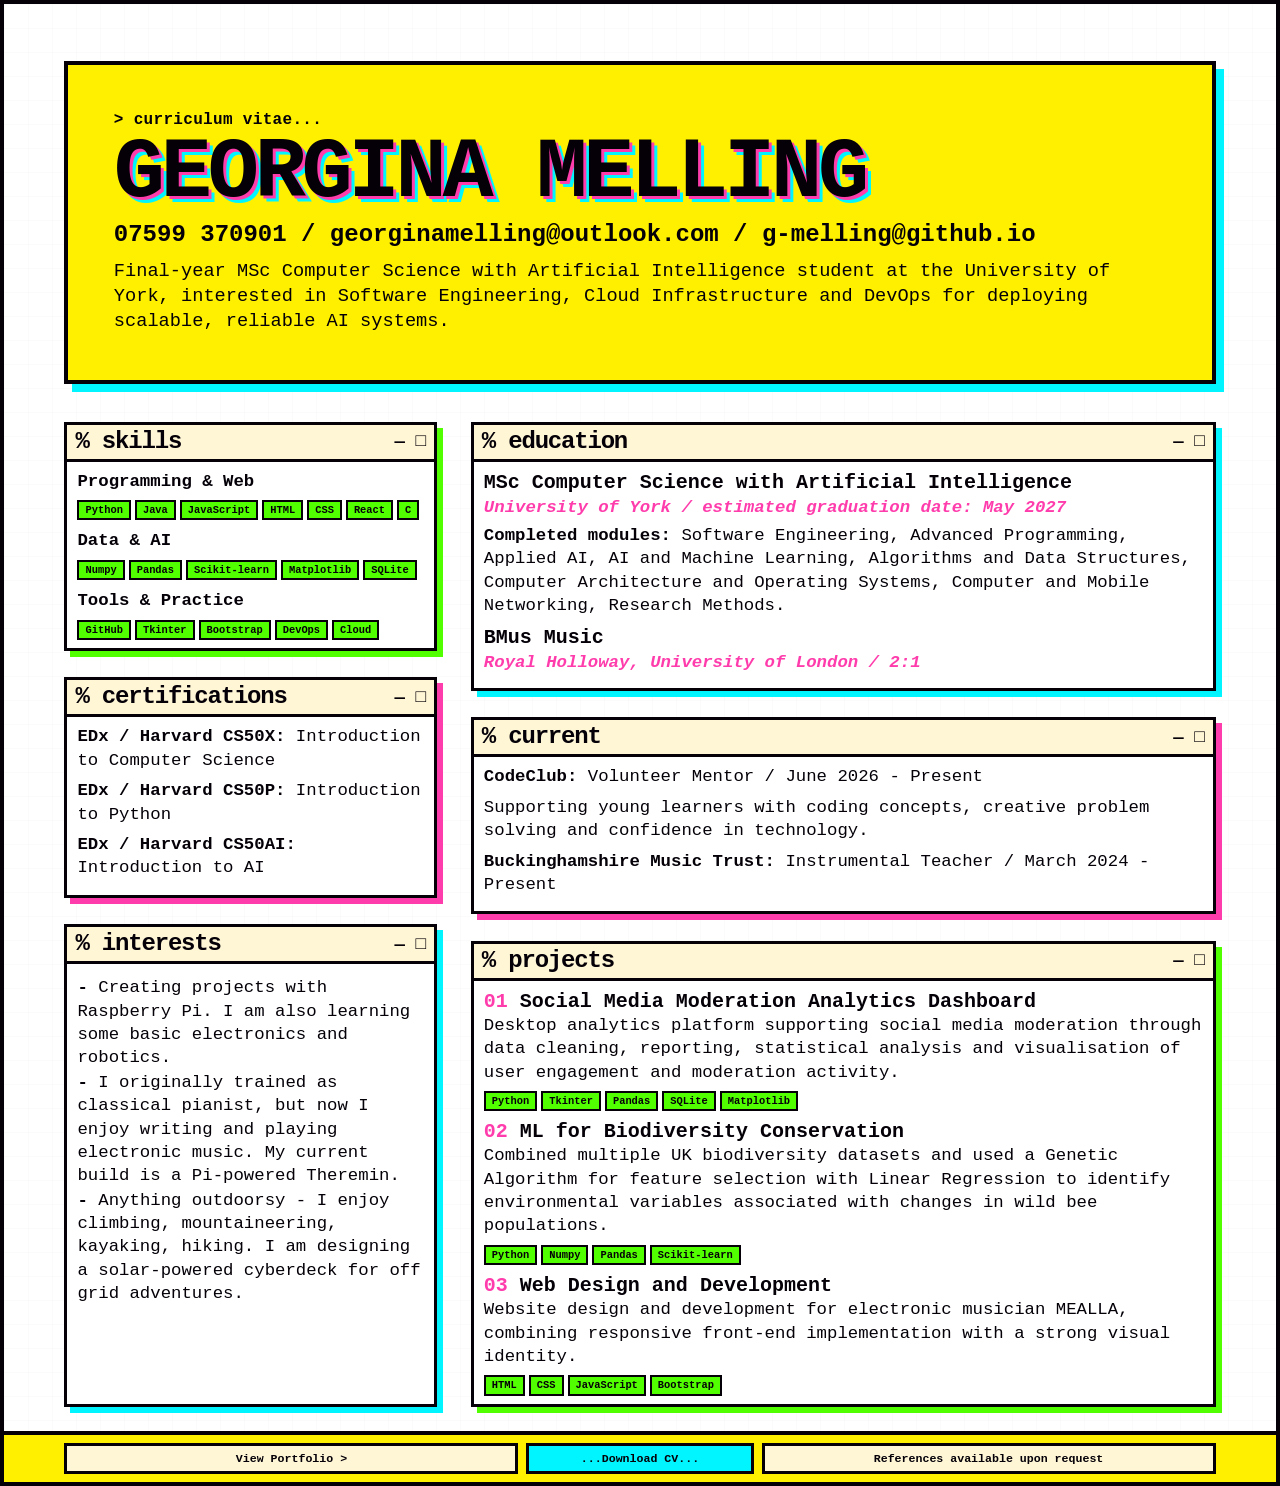
==== cv.html @ 508771b6 "Moved CSS styling from cv.html to cv-styles.css" ====
<!DOCTYPE html>
  <html lang="en">
    <head>
      <meta charset="UTF-8" />
      <meta name="viewport" content="width=device-width, initial-scale=1.0" />
      <title>Georgina Melling | CV</title>
      <link rel="stylesheet" href="cv-styles.css">
    </head>
    <body>
      <main class="page" aria-label="Georgina Melling CV">
        <div class="cv">
          <header class="hero">
            <div>
              <p class="kicker">&gt; curriculum vitae...</p>
              <h1>Georgina Melling</h1>
              <p class="role">07599 370901 / georginamelling@outlook.com / g-melling@github.io</p>
              <p class="intro">Final-year MSc Computer Science with Artificial Intelligence student at the University of York, interested in Software Engineering, Cloud Infrastructure and DevOps for deploying scalable, reliable AI systems.</p>
            </div>
            <!--
            <address class="contact">
              <a href="mailto:georginamelling@outlook.com">georginamelling@outlook.com</a><br>
              <a href="https://github.com/g-melling">github.com/g-melling</a><br>
              <a href="#">LinkedIn</a><br>
              United Kingdom
            </address>
          -->
          </header>

          <section class="layout">
            <aside>
              <section class="panel lime">
                <div class="panel-title"><span>% skills</span><span class="window">— □</span></div>
                <div class="panel-body">
                  <p><strong>Programming & Web</strong></p>
                  <div class="tags">
                    <span class="tag">Python</span><span class="tag">Java</span><span class="tag">JavaScript</span><span class="tag">HTML</span><span class="tag">CSS</span><span class="tag">React</span><span class="tag">C</span>
                  </div>
                  <p style="margin-top:9px"><strong>Data & AI</strong></p>
                  <div class="tags">
                    <span class="tag">Numpy</span><span class="tag">Pandas</span><span class="tag">Scikit-learn</span><span class="tag">Matplotlib</span><span class="tag">SQLite</span>
                  </div>
                  <p style="margin-top:9px"><strong>Tools & Practice</strong></p>
                  <div class="tags">
                    <span class="tag">GitHub</span><span class="tag">Tkinter</span><span class="tag">Bootstrap</span><span class="tag">DevOps</span><span class="tag">Cloud</span>
                  </div>
                </div>
              </section>

              <section class="panel pink">
                <div class="panel-title"><span>% certifications</span><span class="window">— □</span></div>
                <div class="panel-body">
                  <p><strong>EDx / Harvard CS50X:</strong> Introduction to Computer Science</p>
                  <p><strong>EDx / Harvard CS50P:</strong> Introduction to Python</p>
                  <p><strong>EDx / Harvard CS50AI:</strong> Introduction to AI</p>
                </div>
              </section>

              <section class="panel">
                <div class="panel-title"><span>% interests</span><span class="window">— □</span></div>
                <div class="panel-body">
                  <ul>
                    <li>Creating projects with Raspberry Pi. I am also learning some basic electronics and robotics.</li>
                    <li>I originally trained as classical pianist, but now I enjoy writing and playing electronic music. My current build is a Pi-powered Theremin.</li>
                    <li>Anything outdoorsy - I enjoy climbing, mountaineering, kayaking, hiking. I am designing a solar-powered cyberdeck for off grid adventures.</li>
                  </ul>
                </div>
              </section>

            </aside>

            <section>
              <section class="panel">
                <div class="panel-title"><span>% education</span><span class="window">— □</span></div>
                <div class="panel-body">
                  <div class="item">
                    <h3>MSc Computer Science with Artificial Intelligence</h3>
                    <span class="meta">University of York / estimated graduation date: May 2027</span>
                    <p><strong>Completed modules:</strong> Software Engineering, Advanced Programming, Applied AI, AI and Machine Learning, Algorithms and Data Structures, Computer Architecture and Operating Systems, Computer and Mobile Networking, Research Methods.</p>
                  </div>
                  <div class="item">
                    <h3>BMus Music</h3>
                    <span class="meta">Royal Holloway, University of London / 2:1</span>
                  </div>
                </div>
              </section>

              <section class="panel pink">
                <div class="panel-title"><span>% current</span><span class="window">— □</span></div>
                <div class="panel-body">
                  <p><strong>CodeClub: </strong>Volunteer Mentor / June 2026 - Present</p>
                  <p>Supporting young learners with coding concepts, creative problem solving and confidence in technology.</p>
                  <p><strong>Buckinghamshire Music Trust: </strong>Instrumental Teacher / March 2024 - Present</p>
                </div>
              </section>

              <section class="panel lime">
                <div class="panel-title"><span>% projects</span><span class="window">— □</span></div>
                <div class="panel-body">
                  <div class="item">
                    <h3><span class="project-number">01</span> Social Media Moderation Analytics Dashboard</h3>
                    <p>Desktop analytics platform supporting social media moderation through data cleaning, reporting, statistical analysis and visualisation of user engagement and moderation activity.</p>
                    <div class="tags"><span class="tag">Python</span><span class="tag">Tkinter</span><span class="tag">Pandas</span><span class="tag">SQLite</span><span class="tag">Matplotlib</span></div>
                  </div>

                  <div class="item">
                    <h3><span class="project-number">02</span> ML for Biodiversity Conservation</h3>
                    <p>Combined multiple UK biodiversity datasets and used a Genetic Algorithm for feature selection with Linear Regression to identify environmental variables associated with changes in wild bee populations.</p>
                    <div class="tags"><span class="tag">Python</span><span class="tag">Numpy</span><span class="tag">Pandas</span><span class="tag">Scikit-learn</span></div>
                  </div>

                  <div class="item">
                    <h3><span class="project-number">03</span> Web Design and Development</h3>
                    <p>Website design and development for electronic musician MEALLA, combining responsive front-end implementation with a strong visual identity.</p>
                    <div class="tags"><span class="tag">HTML</span><span class="tag">CSS</span><span class="tag">JavaScript</span><span class="tag">Bootstrap</span></div>
                  </div>
                </div>
              </section>

            </section>
          </section>
        </div>

        <footer class="footer-strip">
          <a href="index.html">View Portfolio &gt;</a>
          <a href="#" class="download">...Download CV...</a>
          <span>References available upon request</span>
        </footer>
      </main>
    </body>
</html>
---- cv-styles.css ----
:root{
    --bg:#14001f;
    --pink:#ff3cac;
    --cyan:#00f5ff;
    --yellow:#fff000;
    --lime:#52ff00;
    --ink:#050008;
    --paper:#fff6d6;
    --white:#ffffff;
    --soft:#f7f7f7;
}

*{box-sizing:border-box;}

html{scroll-behavior:smooth;}

body{
    margin:0;
    background:var(--soft);
    color:var(--ink);
    font-family:"Courier New", Courier, monospace;
    line-height:1.35;
}

.toolbar{
    max-width:210mm;
    margin:18px auto 10px;
    display:flex;
    justify-content:space-between;
    align-items:center;
    gap:12px;
    padding:0 10px;
    font-size:0.9rem;
}

.toolbar a,
.print-btn{
    color:var(--ink);
    background:var(--yellow);
    border:3px solid var(--ink);
    box-shadow:4px 4px 0 var(--cyan);
    text-decoration:none;
    padding:8px 11px;
    font-family:inherit;
    font-weight:bold;
    cursor:pointer;
}

.page{
    width:100%;
    min-height:100vh;
    margin:0;
    background:var(--white);
    border:4px solid var(--ink);
    box-shadow:12px 12px 0 var(--pink);
    position:relative;
    overflow:hidden;
    box-sizing: border-box;
}

.page:before{
    content:"";
    position:absolute;
    inset:0;
    pointer-events:none;
    background:
    linear-gradient(#05000808 1px, transparent 1px),
    linear-gradient(90deg,#05000808 1px, transparent 1px);
    background-size:24px 24px;
    opacity:.45;
}

.cv{
    position:relative;
    z-index:1;
    padding:15mm 16mm 13mm;
}

.hero{
    display:grid;
    grid-template-columns:1fr auto;
    gap:18px;
    align-items:end;
    padding:12mm;
    background:var(--yellow);
    border:4px solid var(--ink);
    box-shadow:8px 8px 0 var(--cyan);
    margin-bottom:10mm;
}

.kicker{
    margin:0 0 4px;
    font-size:12pt;
    font-weight:bold;
    letter-spacing:.02em;
}

h1{
    margin:0;
    font-size:64pt;
    line-height:.9;
    letter-spacing:-.05em;
    text-transform:uppercase;
    color:var(--ink);
    text-shadow:3px 3px 0 var(--pink), 6px 6px 0 var(--cyan);
}

.role{
    margin:7px 0 0;
    font-size:18pt;
    font-weight:bold;
}

.intro{
    margin:7px 0 0;
    font-size:14pt;
}

.contact{
    text-align:right;
    font-size:8.6pt;
    font-weight:bold;
    line-height:1.6;
}

.contact a{color:var(--ink); text-decoration-thickness:2px; text-decoration-color:var(--pink);}

.layout{
    display:grid;
    grid-template-columns:1fr 2fr;
    gap:9mm;
    align-items: stretch;
}

aside{
    display: flex;
    flex-direction: column;
    height: 100%;
}

aside .panel:last-child{
    flex: 1;
}

.panel{
    background:var(--white);
    border:3px solid var(--ink);
    box-shadow:6px 6px 0 var(--cyan);
    margin-bottom:7mm;
    break-inside:avoid;
}

.panel.pink{box-shadow:6px 6px 0 var(--pink);}
.panel.lime{box-shadow:6px 6px 0 var(--lime);}

.panel-title{
    display:flex;
    align-items:center;
    justify-content:space-between;
    gap:8px;
    background:var(--paper);
    border-bottom:3px solid var(--ink);
    padding:5px 8px;
    font-size:18pt;
    line-height:1;
    font-weight:900;
    letter-spacing:-.05em;
    text-transform:lowercase;
}

.panel-title .window{
    font-size:13pt;
    letter-spacing:0;
    white-space:nowrap;
}

.panel-body{padding:8px 10px; font-size:13pt;}
.panel-body p{margin:0 0 7px;}

h2,h3{margin:0;}
h3{font-size:15pt; line-height:1.25;}

.meta{
    display:block;
    color:var(--pink);
    font-weight:bold;
    font-style:italic;
    margin:1px 0 5px;
}

.item{margin-bottom:8px; break-inside:avoid;}
.item:last-child{margin-bottom:0;}

ul{
    margin:4px 0 0 0;
    padding:0;
    list-style:none;
}

li{margin:1px 0;}
li:before{content:"- "; font-weight:bold;}

.tags{display:flex; flex-wrap:wrap; gap:4px;}
.tag{
    display:inline-block;
    background:var(--lime);
    color:var(--ink);
    padding:3px 6px;
    border:2px solid var(--ink);
    font-size:7.8pt;
    font-weight:bold;
    line-height:1;
}

.project-number{color:var(--pink); font-weight:bold;}

.footer-strip{
    position:absolute;
    left:0;
    right:0;
    bottom:0;
    display:grid;
    grid-template-columns:2fr 1fr 2fr;
    gap:8px;
    padding:8px 16mm;
    background:var(--yellow);
    border-top:4px solid var(--ink);
    font-size:8.7pt;
    font-weight:bold;
    z-index:2;
}

.footer-strip span,
.footer-strip a{
    border:3px solid var(--ink);
    background:var(--paper);
    color:var(--ink);
    padding:5px 8px;
    text-align:center;
    text-decoration:none;
}

.footer-strip .download{
    background:var(--cyan);
}

@media print{
    body{background:white;}
    .toolbar{display:none;}
    .page{
    margin:0;
    width:210mm;
    min-height:297mm;
    border:0;
    box-shadow:none;
    }
    @page{size:A4; margin:0;}
}

@media (max-width:760px){
    .page{width:100%; min-height:auto; border-left:0; border-right:0;}
    .cv{padding:20px;}
    .hero{grid-template-columns:1fr; padding:18px;}
    .contact{text-align:left;}
    .layout{grid-template-columns:1fr;}
    .footer-strip{position:static; grid-template-columns:1fr; padding:10px 20px;}
}
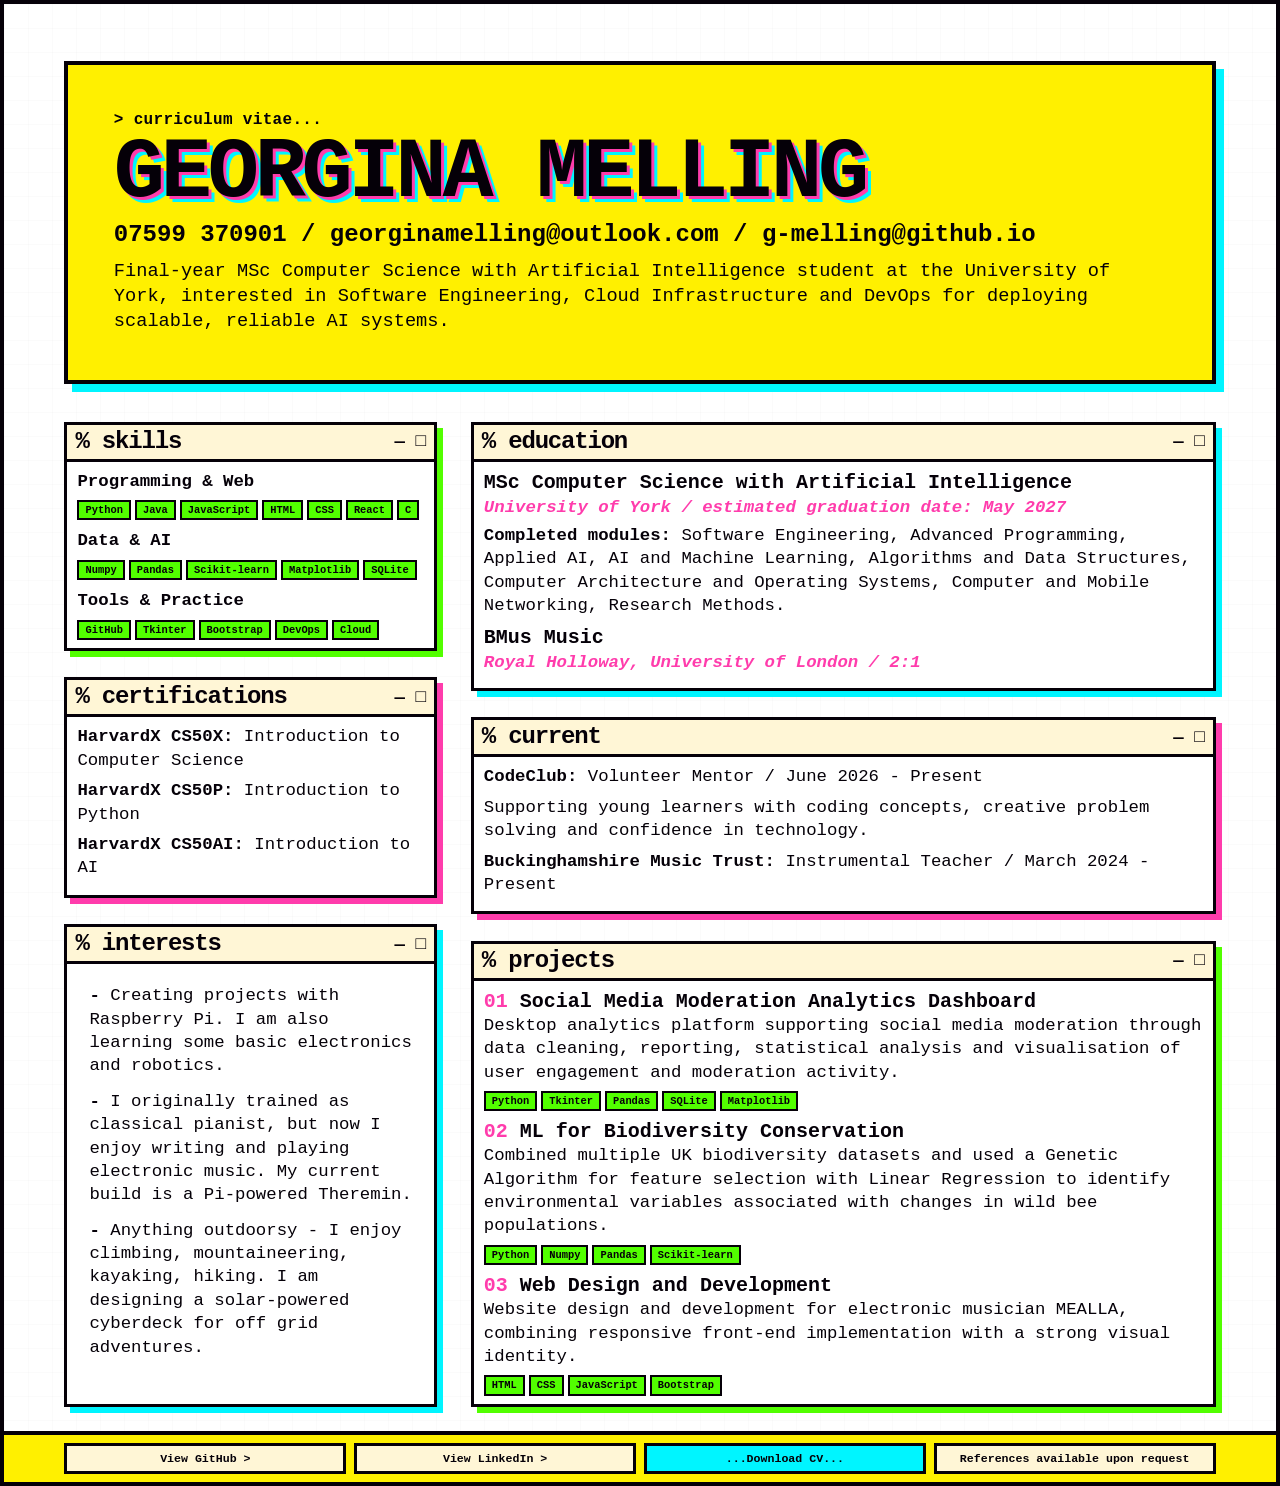
==== commit b3055f00: "Added LinkedIn link button cv.html" ====
--- a/cv.html
+++ b/cv.html
@@ -49,9 +49,9 @@
               <section class="panel pink">
                 <div class="panel-title"><span>% certifications</span><span class="window">— □</span></div>
                 <div class="panel-body">
-                  <p><strong>EDx / Harvard CS50X:</strong> Introduction to Computer Science</p>
-                  <p><strong>EDx / Harvard CS50P:</strong> Introduction to Python</p>
-                  <p><strong>EDx / Harvard CS50AI:</strong> Introduction to AI</p>
+                  <p><strong>HarvardX CS50X:</strong> Introduction to Computer Science</p>
+                  <p><strong>HarvardX CS50P:</strong> Introduction to Python</p>
+                  <p><strong>HarvardX CS50AI:</strong> Introduction to AI</p>
                 </div>
               </section>
 
@@ -121,7 +121,8 @@
         </div>
 
         <footer class="footer-strip">
-          <a href="index.html">View Portfolio &gt;</a>
+          <a href="index.html">View GitHub &gt;</a>
+          <a href="#">View LinkedIn &gt;</a>
           <a href="#" class="download">...Download CV...</a>
           <span>References available upon request</span>
         </footer>
--- a/cv-styles.css
+++ b/cv-styles.css
@@ -198,7 +198,9 @@
     list-style:none;
 }
 
-li{margin:1px 0;}
+li{
+    margin:12px;
+}
 li:before{content:"- "; font-weight:bold;}
 
 .tags{display:flex; flex-wrap:wrap; gap:4px;}
@@ -221,7 +223,7 @@
     right:0;
     bottom:0;
     display:grid;
-    grid-template-columns:2fr 1fr 2fr;
+    grid-template-columns:1fr 1fr 1fr 1fr;
     gap:8px;
     padding:8px 16mm;
     background:var(--yellow);
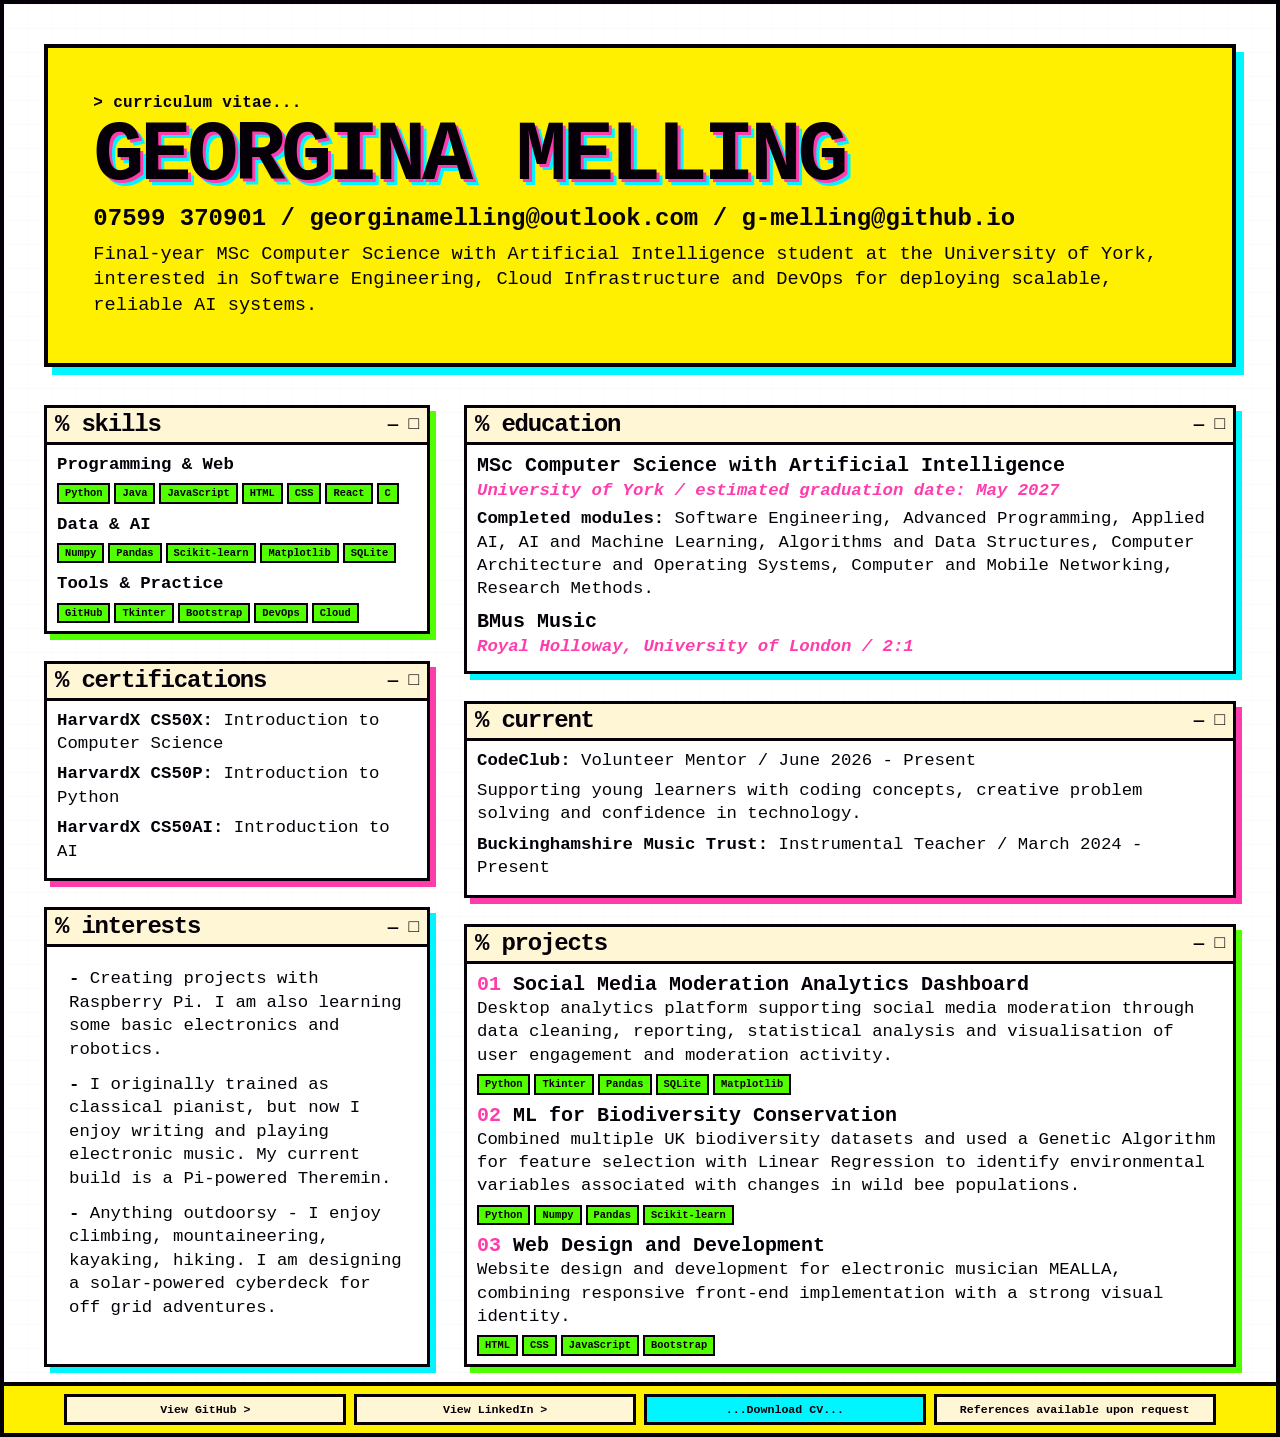
==== commit a54ee800: "added LinkedIn link, added CSS styling" ====
--- a/cv.html
+++ b/cv.html
@@ -16,14 +16,6 @@
               <p class="role">07599 370901 / georginamelling@outlook.com / g-melling@github.io</p>
               <p class="intro">Final-year MSc Computer Science with Artificial Intelligence student at the University of York, interested in Software Engineering, Cloud Infrastructure and DevOps for deploying scalable, reliable AI systems.</p>
             </div>
-            <!--
-            <address class="contact">
-              <a href="mailto:georginamelling@outlook.com">georginamelling@outlook.com</a><br>
-              <a href="https://github.com/g-melling">github.com/g-melling</a><br>
-              <a href="#">LinkedIn</a><br>
-              United Kingdom
-            </address>
-          -->
           </header>
 
           <section class="layout">
@@ -122,7 +114,7 @@
 
         <footer class="footer-strip">
           <a href="index.html">View GitHub &gt;</a>
-          <a href="#">View LinkedIn &gt;</a>
+          <a href="https://www.linkedin.com/in/g-melling/">View LinkedIn &gt;</a>
           <a href="#" class="download">...Download CV...</a>
           <span>References available upon request</span>
         </footer>
--- a/cv-styles.css
+++ b/cv-styles.css
@@ -1,14 +1,13 @@
-
 :root{
-    --bg:#14001f;
-    --pink:#ff3cac;
-    --cyan:#00f5ff;
-    --yellow:#fff000;
-    --lime:#52ff00;
-    --ink:#050008;
-    --paper:#fff6d6;
-    --white:#ffffff;
-    --soft:#f7f7f7;
+  --bg:#14001f;
+  --pink:#ff3cac;
+  --cyan:#00f5ff;
+  --yellow:#fff000;
+  --lime:#52ff00;
+  --ink:#050008;
+  --paper:#fff6d6;
+  --white:#ffffff;
+  --soft:#f7f7f7;
 }
 
 *{box-sizing:border-box;}
@@ -16,163 +15,166 @@
 html{scroll-behavior:smooth;}
 
 body{
-    margin:0;
-    background:var(--soft);
-    color:var(--ink);
-    font-family:"Courier New", Courier, monospace;
-    line-height:1.35;
+  margin:0;
+  background:var(--soft);
+  color:var(--ink);
+  font-family:"Courier New", Courier, monospace;
+  line-height:1.35;
 }
 
 .toolbar{
-    max-width:210mm;
-    margin:18px auto 10px;
-    display:flex;
-    justify-content:space-between;
-    align-items:center;
-    gap:12px;
-    padding:0 10px;
-    font-size:0.9rem;
+  max-width:210mm;
+  margin:18px auto 10px;
+  display:flex;
+  justify-content:space-between;
+  align-items:center;
+  gap:12px;
+  padding:0 10px;
+  font-size:0.9rem;
 }
 
 .toolbar a,
 .print-btn{
-    color:var(--ink);
-    background:var(--yellow);
-    border:3px solid var(--ink);
-    box-shadow:4px 4px 0 var(--cyan);
-    text-decoration:none;
-    padding:8px 11px;
-    font-family:inherit;
-    font-weight:bold;
-    cursor:pointer;
-}
-
-.page{
-    width:100%;
-    min-height:100vh;
-    margin:0;
-    background:var(--white);
-    border:4px solid var(--ink);
-    box-shadow:12px 12px 0 var(--pink);
-    position:relative;
-    overflow:hidden;
-    box-sizing: border-box;
+  color:var(--ink);
+  background:var(--yellow);
+  border:3px solid var(--ink);
+  box-shadow:4px 4px 0 var(--cyan);
+  text-decoration:none;
+  padding:8px 11px;
+  font-family:inherit;
+  font-weight:bold;
+  cursor:pointer;
+}
+
+.page {
+  width: 100%;
+  min-height: 100vh;
+  margin: 0 auto;
+  background: var(--white);
+  border: 4px solid var(--ink);
+  box-shadow: 12px 12px 0 var(--pink);
+  position: relative;
+  overflow: hidden;
 }
 
 .page:before{
-    content:"";
-    position:absolute;
-    inset:0;
-    pointer-events:none;
-    background:
-    linear-gradient(#05000808 1px, transparent 1px),
-    linear-gradient(90deg,#05000808 1px, transparent 1px);
-    background-size:24px 24px;
-    opacity:.45;
-}
-
-.cv{
-    position:relative;
-    z-index:1;
-    padding:15mm 16mm 13mm;
+  content:"";
+  position:absolute;
+  inset:0;
+  pointer-events:none;
+  background:
+  linear-gradient(#05000808 1px, transparent 1px),
+  linear-gradient(90deg,#05000808 1px, transparent 1px);
+  background-size:24px 24px;
+  opacity:.45;
+}
+
+.cv {
+  width: 100%;
+  max-width: 1500px;
+  margin: 0 auto;
+  min-height: 100%;
+  position: relative;
+  z-index: 1;
+  padding: 40px;
 }
 
 .hero{
-    display:grid;
-    grid-template-columns:1fr auto;
-    gap:18px;
-    align-items:end;
-    padding:12mm;
-    background:var(--yellow);
-    border:4px solid var(--ink);
-    box-shadow:8px 8px 0 var(--cyan);
-    margin-bottom:10mm;
+  display:grid;
+  grid-template-columns:1fr auto;
+  gap:18px;
+  align-items:end;
+  padding:12mm;
+  background:var(--yellow);
+  border:4px solid var(--ink);
+  box-shadow:8px 8px 0 var(--cyan);
+  margin-bottom:10mm;
 }
 
 .kicker{
-    margin:0 0 4px;
-    font-size:12pt;
-    font-weight:bold;
-    letter-spacing:.02em;
+  margin:0 0 4px;
+  font-size:12pt;
+  font-weight:bold;
+  letter-spacing:.02em;
 }
 
 h1{
-    margin:0;
-    font-size:64pt;
-    line-height:.9;
-    letter-spacing:-.05em;
-    text-transform:uppercase;
-    color:var(--ink);
-    text-shadow:3px 3px 0 var(--pink), 6px 6px 0 var(--cyan);
+  margin:0;
+  font-size:64pt;
+  line-height:.9;
+  letter-spacing:-.05em;
+  text-transform:uppercase;
+  color:var(--ink);
+  text-shadow:3px 3px 0 var(--pink), 6px 6px 0 var(--cyan);
 }
 
 .role{
-    margin:7px 0 0;
-    font-size:18pt;
-    font-weight:bold;
+  margin:7px 0 0;
+  font-size:18pt;
+  font-weight:bold;
 }
 
 .intro{
-    margin:7px 0 0;
-    font-size:14pt;
+  margin:7px 0 0;
+  font-size:14pt;
 }
 
 .contact{
-    text-align:right;
-    font-size:8.6pt;
-    font-weight:bold;
-    line-height:1.6;
+  text-align:right;
+  font-size:8.6pt;
+  font-weight:bold;
+  line-height:1.6;
 }
 
 .contact a{color:var(--ink); text-decoration-thickness:2px; text-decoration-color:var(--pink);}
 
 .layout{
-    display:grid;
-    grid-template-columns:1fr 2fr;
-    gap:9mm;
-    align-items: stretch;
+  display:grid;
+  grid-template-columns:1fr 2fr;
+  gap:9mm;
+  align-items: stretch;
 }
 
 aside{
-    display: flex;
-    flex-direction: column;
-    height: 100%;
+  display: flex;
+  flex-direction: column;
+  height: 100%;
 }
 
 aside .panel:last-child{
-    flex: 1;
+  flex: 1;
 }
 
 .panel{
-    background:var(--white);
-    border:3px solid var(--ink);
-    box-shadow:6px 6px 0 var(--cyan);
-    margin-bottom:7mm;
-    break-inside:avoid;
+  background:var(--white);
+  border:3px solid var(--ink);
+  box-shadow:6px 6px 0 var(--cyan);
+  margin-bottom:7mm;
+  break-inside:avoid;
 }
 
 .panel.pink{box-shadow:6px 6px 0 var(--pink);}
 .panel.lime{box-shadow:6px 6px 0 var(--lime);}
 
 .panel-title{
-    display:flex;
-    align-items:center;
-    justify-content:space-between;
-    gap:8px;
-    background:var(--paper);
-    border-bottom:3px solid var(--ink);
-    padding:5px 8px;
-    font-size:18pt;
-    line-height:1;
-    font-weight:900;
-    letter-spacing:-.05em;
-    text-transform:lowercase;
+  display:flex;
+  align-items:center;
+  justify-content:space-between;
+  gap:8px;
+  background:var(--paper);
+  border-bottom:3px solid var(--ink);
+  padding:5px 8px;
+  font-size:18pt;
+  line-height:1;
+  font-weight:900;
+  letter-spacing:-.05em;
+  text-transform:lowercase;
 }
 
 .panel-title .window{
-    font-size:13pt;
-    letter-spacing:0;
-    white-space:nowrap;
+  font-size:13pt;
+  letter-spacing:0;
+  white-space:nowrap;
 }
 
 .panel-body{padding:8px 10px; font-size:13pt;}
@@ -182,89 +184,198 @@
 h3{font-size:15pt; line-height:1.25;}
 
 .meta{
-    display:block;
-    color:var(--pink);
-    font-weight:bold;
-    font-style:italic;
-    margin:1px 0 5px;
+  display:block;
+  color:var(--pink);
+  font-weight:bold;
+  font-style:italic;
+  margin:1px 0 5px;
 }
 
 .item{margin-bottom:8px; break-inside:avoid;}
 .item:last-child{margin-bottom:0;}
 
 ul{
-    margin:4px 0 0 0;
-    padding:0;
-    list-style:none;
+  margin:4px 0 0 0;
+  padding:0;
+  list-style:none;
 }
 
 li{
-    margin:12px;
+  margin:12px;
 }
 li:before{content:"- "; font-weight:bold;}
 
 .tags{display:flex; flex-wrap:wrap; gap:4px;}
 .tag{
-    display:inline-block;
-    background:var(--lime);
-    color:var(--ink);
-    padding:3px 6px;
-    border:2px solid var(--ink);
-    font-size:7.8pt;
-    font-weight:bold;
-    line-height:1;
+  display:inline-block;
+  background:var(--lime);
+  color:var(--ink);
+  padding:3px 6px;
+  border:2px solid var(--ink);
+  font-size:7.8pt;
+  font-weight:bold;
+  line-height:1;
 }
 
 .project-number{color:var(--pink); font-weight:bold;}
 
 .footer-strip{
-    position:absolute;
-    left:0;
-    right:0;
-    bottom:0;
-    display:grid;
-    grid-template-columns:1fr 1fr 1fr 1fr;
-    gap:8px;
-    padding:8px 16mm;
-    background:var(--yellow);
-    border-top:4px solid var(--ink);
-    font-size:8.7pt;
-    font-weight:bold;
-    z-index:2;
+  position:absolute;
+  left:0;
+  right:0;
+  bottom:0;
+  display:grid;
+  grid-template-columns:1fr 1fr 1fr 1fr;
+  gap:8px;
+  padding:8px 16mm;
+  background:var(--yellow);
+  border-top:4px solid var(--ink);
+  font-size:8.7pt;
+  font-weight:bold;
+  z-index:2;
 }
 
 .footer-strip span,
 .footer-strip a{
-    border:3px solid var(--ink);
-    background:var(--paper);
-    color:var(--ink);
-    padding:5px 8px;
-    text-align:center;
-    text-decoration:none;
+  border:3px solid var(--ink);
+  background:var(--paper);
+  color:var(--ink);
+  padding:5px 8px;
+  text-align:center;
+  text-decoration:none;
 }
 
 .footer-strip .download{
-    background:var(--cyan);
-}
-
-@media print{
-    body{background:white;}
-    .toolbar{display:none;}
-    .page{
-    margin:0;
-    width:210mm;
-    min-height:297mm;
-    border:0;
-    box-shadow:none;
-    }
-    @page{size:A4; margin:0;}
-}
-
-@media (max-width:760px){
-    .page{width:100%; min-height:auto; border-left:0; border-right:0;}
-    .cv{padding:20px;}
-    .hero{grid-template-columns:1fr; padding:18px;}
-    .contact{text-align:left;}
-    .layout{grid-template-columns:1fr;}
-    .footer-strip{position:static; grid-template-columns:1fr; padding:10px 20px;}
-}
+  background:var(--cyan);
+}
+
+@media print {
+  @page {
+    size: A4;
+    margin: 0;
+  }
+
+  html,
+  body {
+    width: 210mm;
+    height: 297mm;
+    margin: 0;
+    padding: 0;
+    background: white;
+    overflow: hidden;
+  }
+
+  .toolbar {
+    display: none;
+  }
+
+  .page {
+    width: 210mm;
+    height: 297mm;
+    min-height: 297mm;
+    margin: 0;
+    border: 0;
+    box-shadow: none;
+    overflow: hidden;
+  }
+
+  .cv {
+    max-width: none;
+    width: 100%;
+    height: 100%;
+    padding: 8mm 9mm 17mm;
+  }
+
+  .hero {
+    padding: 6mm;
+    margin-bottom: 5mm;
+    box-shadow: 4px 4px 0 var(--cyan);
+  }
+
+  h1 {
+    font-size: 36pt;
+  }
+
+  .kicker {
+    font-size: 8pt;
+  }
+
+  .role {
+    font-size: 8.5pt;
+  }
+
+  .intro {
+    font-size: 8pt;
+  }
+
+  .layout {
+    gap: 5mm;
+  }
+
+  .panel {
+    margin-bottom: 3.5mm;
+    box-shadow: 3px 3px 0 var(--cyan);
+  }
+
+  .panel.pink {
+    box-shadow: 3px 3px 0 var(--pink);
+  }
+
+  .panel.lime {
+    box-shadow: 3px 3px 0 var(--lime);
+  }
+
+  .panel-title {
+    font-size: 9.5pt;
+    padding: 3px 6px;
+  }
+
+  .panel-title .window {
+    font-size: 7pt;
+  }
+
+  .panel-body {
+    font-size: 7.5pt;
+    padding: 5px 6px;
+  }
+
+  .panel-body p {
+    margin-bottom: 4px;
+  }
+
+  h3 {
+    font-size: 8.5pt;
+  }
+
+  .item {
+    margin-bottom: 5px;
+  }
+
+  li {
+    margin: 3px 0;
+  }
+
+  .tag {
+    font-size: 5.8pt;
+    padding: 2px 4px;
+    border-width: 1.5px;
+  }
+
+  .footer-strip {
+    position: absolute;
+    bottom: 0;
+    left: 0;
+    right: 0;
+    grid-template-columns: 1fr 1fr 1fr 1fr;
+    padding: 3mm 9mm;
+    gap: 4px;
+    font-size: 6.2pt;
+  }
+
+  .footer-strip span,
+  .footer-strip a {
+    padding: 3px 4px;
+    border-width: 2px;
+  }
+}
+</style>
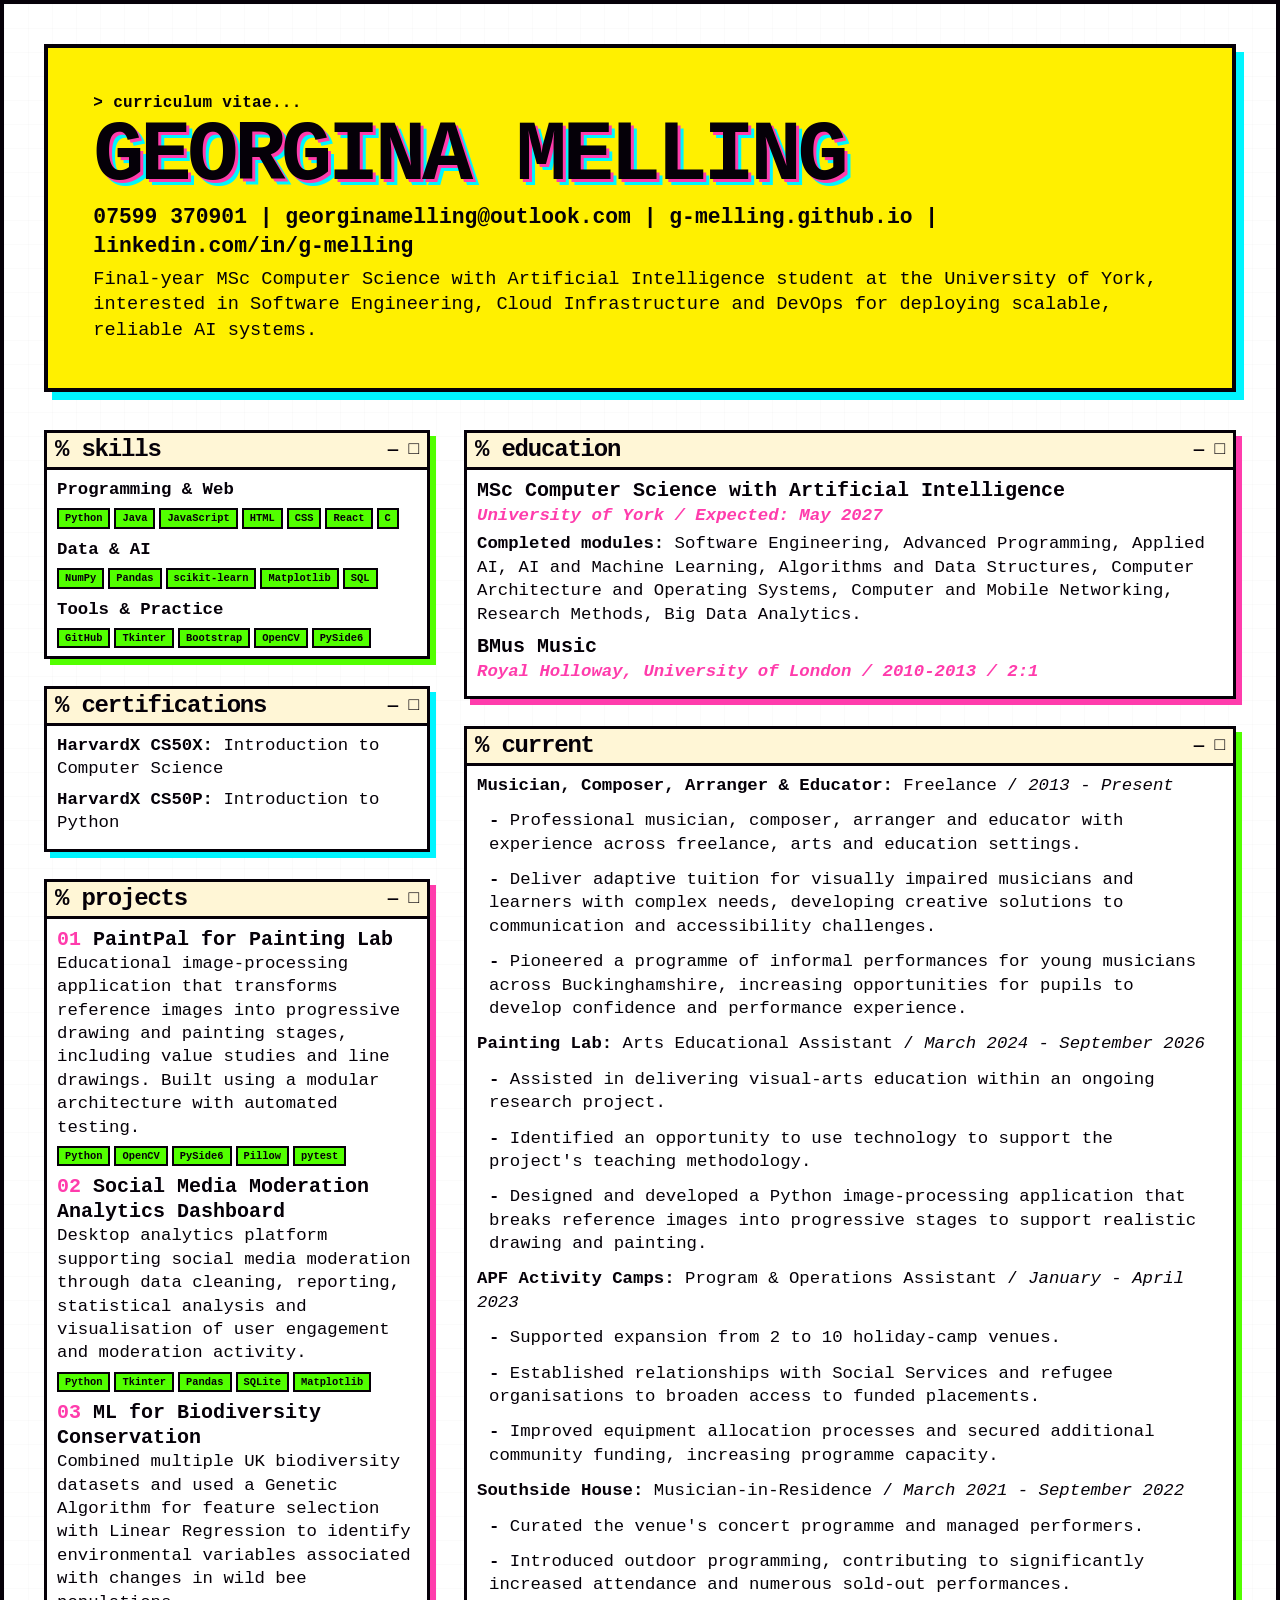
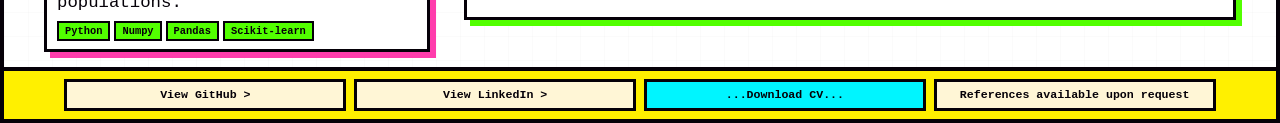
==== commit 1b501cd1: "Updated projects, About section and CV" ====
--- a/cv.html
+++ b/cv.html
@@ -13,7 +13,7 @@
             <div>
               <p class="kicker">&gt; curriculum vitae...</p>
               <h1>Georgina Melling</h1>
-              <p class="role">07599 370901 / georginamelling@outlook.com / g-melling@github.io</p>
+              <p class="role">07599 370901 | georginamelling@outlook.com | g-melling.github.io | linkedin.com/in/g-melling</p>
               <p class="intro">Final-year MSc Computer Science with Artificial Intelligence student at the University of York, interested in Software Engineering, Cloud Infrastructure and DevOps for deploying scalable, reliable AI systems.</p>
             </div>
           </header>
@@ -29,82 +29,90 @@
                   </div>
                   <p style="margin-top:9px"><strong>Data & AI</strong></p>
                   <div class="tags">
-                    <span class="tag">Numpy</span><span class="tag">Pandas</span><span class="tag">Scikit-learn</span><span class="tag">Matplotlib</span><span class="tag">SQLite</span>
+                    <span class="tag">NumPy</span><span class="tag">Pandas</span><span class="tag">scikit-learn</span><span class="tag">Matplotlib</span><span class="tag">SQL</span>
                   </div>
                   <p style="margin-top:9px"><strong>Tools & Practice</strong></p>
                   <div class="tags">
-                    <span class="tag">GitHub</span><span class="tag">Tkinter</span><span class="tag">Bootstrap</span><span class="tag">DevOps</span><span class="tag">Cloud</span>
+                    <span class="tag">GitHub</span><span class="tag">Tkinter</span><span class="tag">Bootstrap</span><span class="tag">OpenCV</span><span class="tag">PySide6</span>
                   </div>
                 </div>
               </section>
 
-              <section class="panel pink">
+              <section class="panel">
                 <div class="panel-title"><span>% certifications</span><span class="window">— □</span></div>
                 <div class="panel-body">
                   <p><strong>HarvardX CS50X:</strong> Introduction to Computer Science</p>
                   <p><strong>HarvardX CS50P:</strong> Introduction to Python</p>
-                  <p><strong>HarvardX CS50AI:</strong> Introduction to AI</p>
                 </div>
               </section>
 
-              <section class="panel">
-                <div class="panel-title"><span>% interests</span><span class="window">— □</span></div>
+              <section class="panel pink">
+                <div class="panel-title"><span>% projects</span><span class="window">— □</span></div>
                 <div class="panel-body">
-                  <ul>
-                    <li>Creating projects with Raspberry Pi. I am also learning some basic electronics and robotics.</li>
-                    <li>I originally trained as classical pianist, but now I enjoy writing and playing electronic music. My current build is a Pi-powered Theremin.</li>
-                    <li>Anything outdoorsy - I enjoy climbing, mountaineering, kayaking, hiking. I am designing a solar-powered cyberdeck for off grid adventures.</li>
-                  </ul>
+                  <div class="item">
+                    <h3><span class="project-number">01</span> PaintPal for Painting Lab</h3>
+                    <p>Educational image-processing application that transforms reference images into progressive drawing and painting stages, including value studies and line drawings. Built using a modular architecture with automated testing.</p>
+                    <div class="tags"><span class="tag">Python</span><span class="tag">OpenCV</span><span class="tag">PySide6</span><span class="tag">Pillow</span><span class="tag">pytest</span> </div> 
+                  </div>
+
+                  <div class="item">
+                    <h3><span class="project-number">02</span> Social Media Moderation Analytics Dashboard</h3>
+                    <p>Desktop analytics platform supporting social media moderation through data cleaning, reporting, statistical analysis and visualisation of user engagement and moderation activity.</p>
+                    <div class="tags"><span class="tag">Python</span><span class="tag">Tkinter</span><span class="tag">Pandas</span><span class="tag">SQLite</span><span class="tag">Matplotlib</span></div>
+                  </div>
+
+                  <div class="item">
+                    <h3><span class="project-number">03</span> ML for Biodiversity Conservation</h3>
+                    <p>Combined multiple UK biodiversity datasets and used a Genetic Algorithm for feature selection with Linear Regression to identify environmental variables associated with changes in wild bee populations.</p>
+                    <div class="tags"><span class="tag">Python</span><span class="tag">Numpy</span><span class="tag">Pandas</span><span class="tag">Scikit-learn</span></div>
+                  </div>
                 </div>
               </section>
 
             </aside>
 
             <section>
-              <section class="panel">
+              <section class="panel pink">
                 <div class="panel-title"><span>% education</span><span class="window">— □</span></div>
                 <div class="panel-body">
                   <div class="item">
                     <h3>MSc Computer Science with Artificial Intelligence</h3>
-                    <span class="meta">University of York / estimated graduation date: May 2027</span>
-                    <p><strong>Completed modules:</strong> Software Engineering, Advanced Programming, Applied AI, AI and Machine Learning, Algorithms and Data Structures, Computer Architecture and Operating Systems, Computer and Mobile Networking, Research Methods.</p>
+                    <span class="meta">University of York / Expected: May 2027</span>
+                    <p><strong>Completed modules:</strong> Software Engineering, Advanced Programming, Applied AI, AI and Machine Learning, Algorithms and Data Structures, Computer Architecture and Operating Systems, Computer and Mobile Networking, Research Methods, Big Data Analytics.</p>
                   </div>
                   <div class="item">
                     <h3>BMus Music</h3>
-                    <span class="meta">Royal Holloway, University of London / 2:1</span>
+                    <span class="meta">Royal Holloway, University of London / 2010-2013 / 2:1</span>
                   </div>
                 </div>
               </section>
 
-              <section class="panel pink">
+              <section class="panel lime">
                 <div class="panel-title"><span>% current</span><span class="window">— □</span></div>
                 <div class="panel-body">
-                  <p><strong>CodeClub: </strong>Volunteer Mentor / June 2026 - Present</p>
-                  <p>Supporting young learners with coding concepts, creative problem solving and confidence in technology.</p>
-                  <p><strong>Buckinghamshire Music Trust: </strong>Instrumental Teacher / March 2024 - Present</p>
-                </div>
-              </section>
-
-              <section class="panel lime">
-                <div class="panel-title"><span>% projects</span><span class="window">— □</span></div>
-                <div class="panel-body">
-                  <div class="item">
-                    <h3><span class="project-number">01</span> Social Media Moderation Analytics Dashboard</h3>
-                    <p>Desktop analytics platform supporting social media moderation through data cleaning, reporting, statistical analysis and visualisation of user engagement and moderation activity.</p>
-                    <div class="tags"><span class="tag">Python</span><span class="tag">Tkinter</span><span class="tag">Pandas</span><span class="tag">SQLite</span><span class="tag">Matplotlib</span></div>
-                  </div>
-
-                  <div class="item">
-                    <h3><span class="project-number">02</span> ML for Biodiversity Conservation</h3>
-                    <p>Combined multiple UK biodiversity datasets and used a Genetic Algorithm for feature selection with Linear Regression to identify environmental variables associated with changes in wild bee populations.</p>
-                    <div class="tags"><span class="tag">Python</span><span class="tag">Numpy</span><span class="tag">Pandas</span><span class="tag">Scikit-learn</span></div>
-                  </div>
-
-                  <div class="item">
-                    <h3><span class="project-number">03</span> Web Design and Development</h3>
-                    <p>Website design and development for electronic musician MEALLA, combining responsive front-end implementation with a strong visual identity.</p>
-                    <div class="tags"><span class="tag">HTML</span><span class="tag">CSS</span><span class="tag">JavaScript</span><span class="tag">Bootstrap</span></div>
-                  </div>
+                  <p><strong>Musician, Composer, Arranger & Educator: </strong>Freelance / <em>2013 - Present</em></p>
+                  <ul>
+                    <li>Professional musician, composer, arranger and educator with experience across freelance, arts and education settings.</li>
+                    <li>Deliver adaptive tuition for visually impaired musicians and learners with complex needs, developing creative solutions to communication and accessibility challenges.</li>
+                    <li>Pioneered a programme of informal performances for young musicians across Buckinghamshire, increasing opportunities for pupils to develop confidence and performance experience.</li>
+                  </ul>
+                <p><strong>Painting Lab: </strong>Arts Educational Assistant / <em>March 2024 - September 2026</em></p>
+                  <ul>
+                    <li>Assisted in delivering visual-arts education within an ongoing research project.</li>
+                    <li>Identified an opportunity to use technology to support the project's teaching methodology.</li>
+                    <li>Designed and developed a Python image-processing application that breaks reference images into progressive stages to support realistic drawing and painting.</li>
+                  </ul>
+                <p><strong>APF Activity Camps: </strong>Program & Operations Assistant / <em>January - April 2023</em></p>
+                  <ul>
+                    <li>Supported expansion from 2 to 10 holiday-camp venues.</li>
+                    <li>Established relationships with Social Services and refugee organisations to broaden access to funded placements.</li>
+                    <li>Improved equipment allocation processes and secured additional community funding, increasing programme capacity.</li>
+                  </ul>
+                <p><strong>Southside House: </strong>Musician-in-Residence / <em>March 2021 - September 2022</em></p>
+                  <ul>
+                    <li>Curated the venue's concert programme and managed performers.</li>
+                    <li>Introduced outdoor programming, contributing to significantly increased attendance and numerous sold-out performances.</li>
+                  </ul>
                 </div>
               </section>
 
@@ -115,7 +123,7 @@
         <footer class="footer-strip">
           <a href="index.html">View GitHub &gt;</a>
           <a href="https://www.linkedin.com/in/g-melling/">View LinkedIn &gt;</a>
-          <a href="#" class="download">...Download CV...</a>
+          <a href="assets/g-melling-cv.pdf" download class="download">...Download CV...</a>
           <span>References available upon request</span>
         </footer>
       </main>
--- a/cv-styles.css
+++ b/cv-styles.css
@@ -110,7 +110,7 @@
 
 .role{
   margin:7px 0 0;
-  font-size:18pt;
+  font-size:16pt;
   font-weight:bold;
 }
 
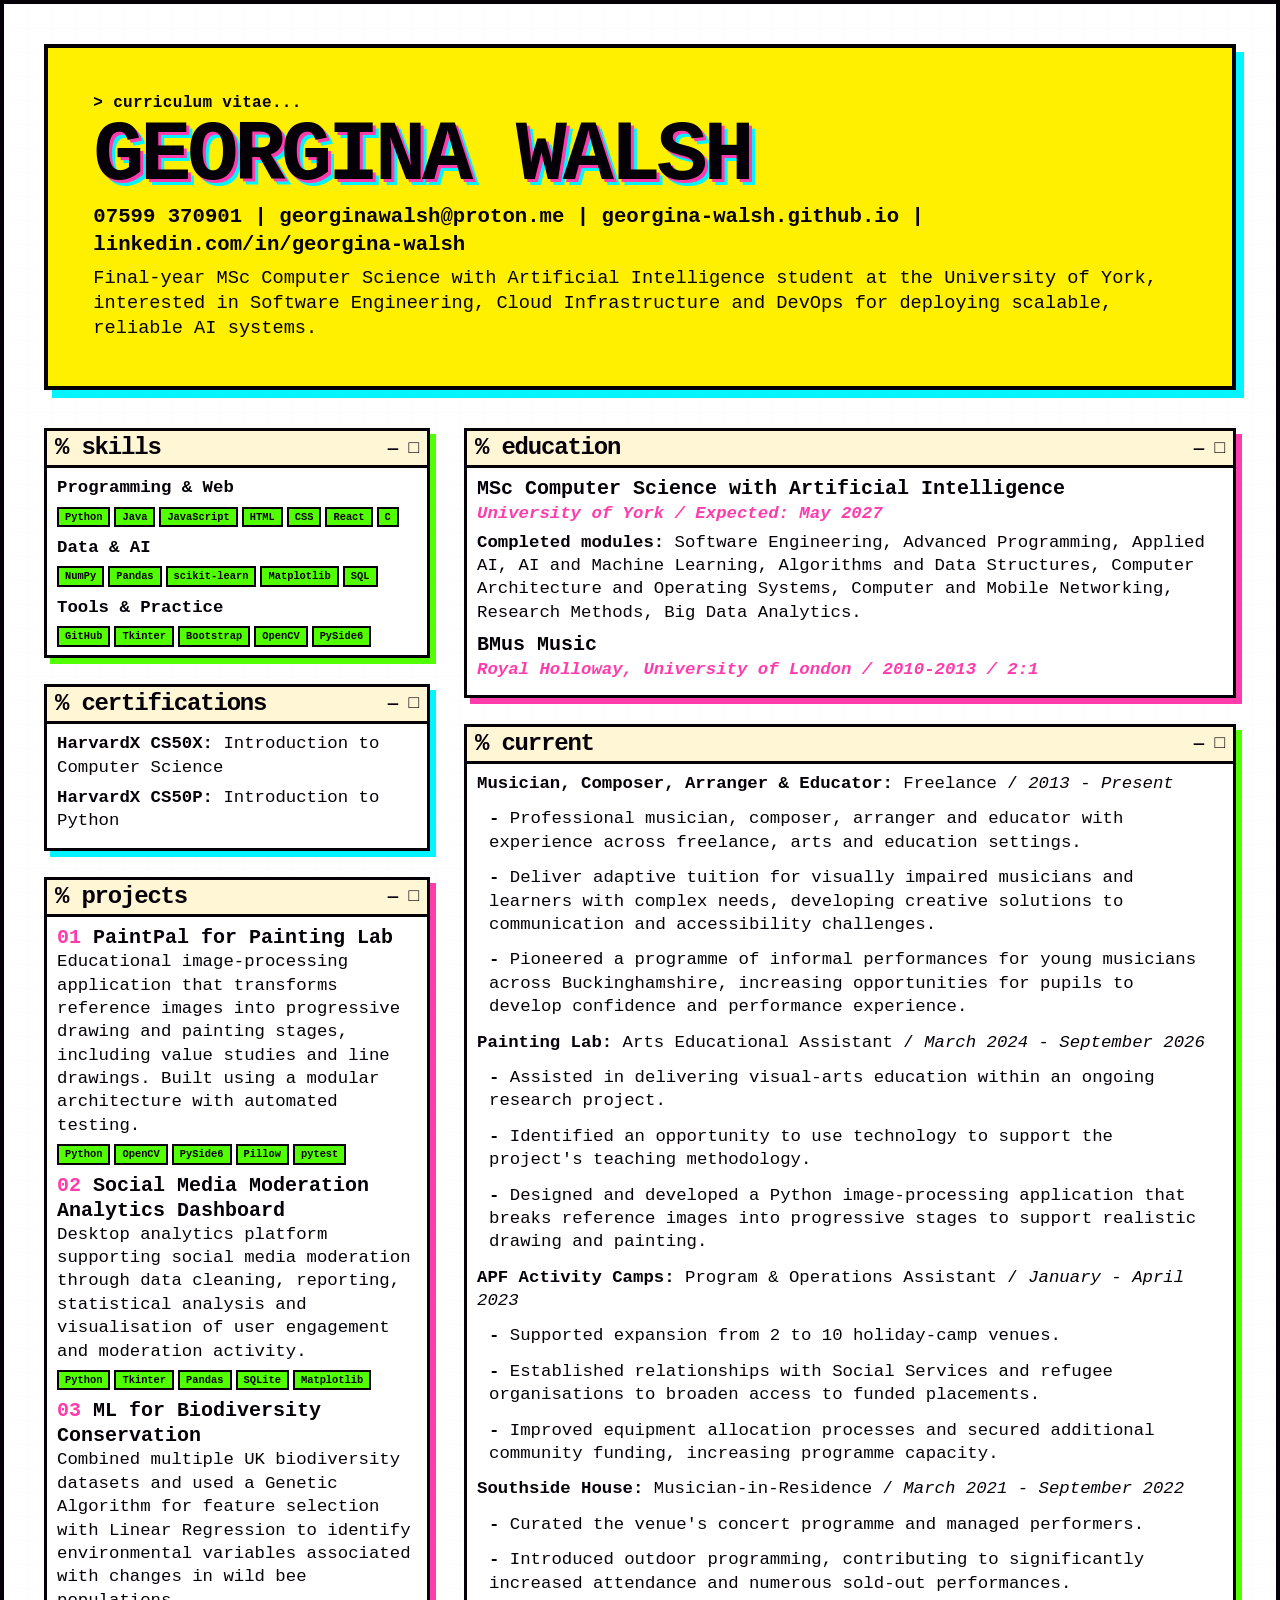
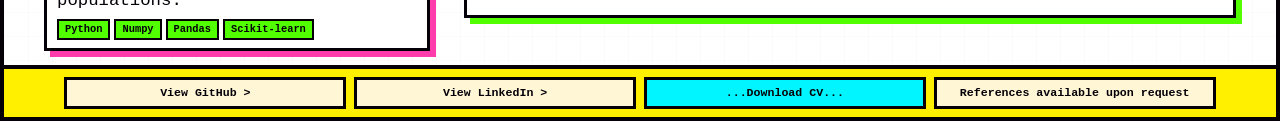
==== commit c9f9ff3f: "Updated CV" ====
--- a/cv.html
+++ b/cv.html
@@ -3,17 +3,17 @@
     <head>
       <meta charset="UTF-8" />
       <meta name="viewport" content="width=device-width, initial-scale=1.0" />
-      <title>Georgina Melling | CV</title>
+      <title>Georgina Walsh | CV</title>
       <link rel="stylesheet" href="cv-styles.css">
     </head>
     <body>
-      <main class="page" aria-label="Georgina Melling CV">
+      <main class="page" aria-label="Georgina Walsh CV">
         <div class="cv">
           <header class="hero">
             <div>
               <p class="kicker">&gt; curriculum vitae...</p>
-              <h1>Georgina Melling</h1>
-              <p class="role">07599 370901 | georginamelling@outlook.com | g-melling.github.io | linkedin.com/in/g-melling</p>
+              <h1>Georgina Walsh</h1>
+              <p class="role">07599 370901 | georginawalsh@proton.me | georgina-walsh.github.io | linkedin.com/in/georgina-walsh</p>
               <p class="intro">Final-year MSc Computer Science with Artificial Intelligence student at the University of York, interested in Software Engineering, Cloud Infrastructure and DevOps for deploying scalable, reliable AI systems.</p>
             </div>
           </header>
@@ -122,8 +122,8 @@
 
         <footer class="footer-strip">
           <a href="index.html">View GitHub &gt;</a>
-          <a href="https://www.linkedin.com/in/g-melling/">View LinkedIn &gt;</a>
-          <a href="assets/g-melling-cv.pdf" download class="download">...Download CV...</a>
+          <a href="https://www.linkedin.com/in/georgina-walsh/">View LinkedIn &gt;</a>
+          <a href="assets/g-walsh-cv.pdf" download class="download">...Download CV...</a>
           <span>References available upon request</span>
         </footer>
       </main>
--- a/cv-styles.css
+++ b/cv-styles.css
@@ -110,7 +110,7 @@
 
 .role{
   margin:7px 0 0;
-  font-size:16pt;
+  font-size:15.5pt;
   font-weight:bold;
 }
 
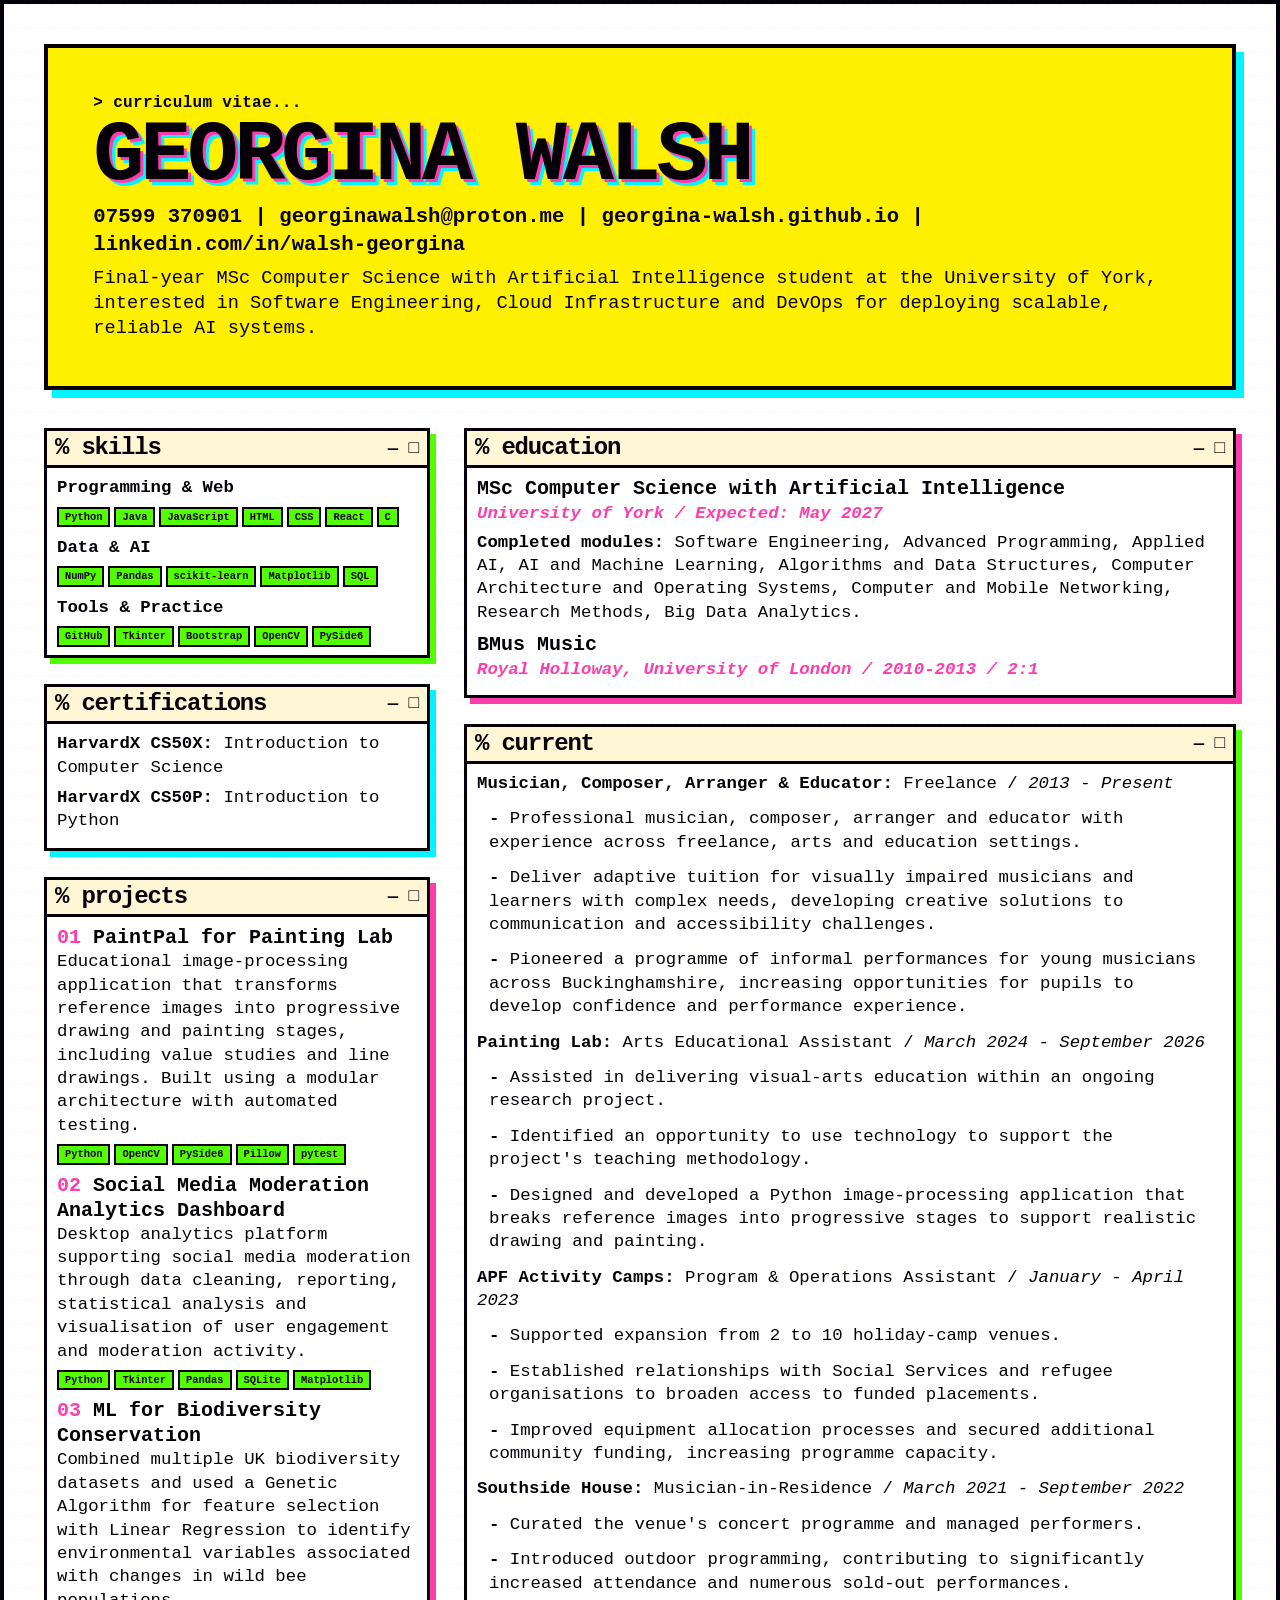
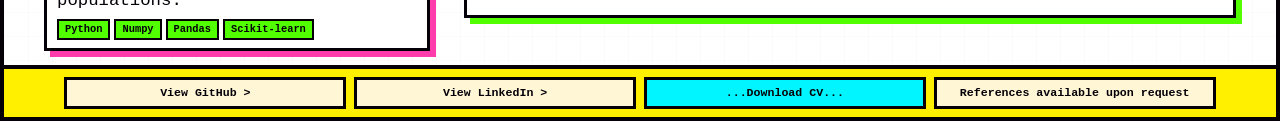
==== commit e4d0f982: "Updated CV name and about section" ====
--- a/cv.html
+++ b/cv.html
@@ -13,7 +13,7 @@
             <div>
               <p class="kicker">&gt; curriculum vitae...</p>
               <h1>Georgina Walsh</h1>
-              <p class="role">07599 370901 | georginawalsh@proton.me | georgina-walsh.github.io | linkedin.com/in/georgina-walsh</p>
+              <p class="role">07599 370901 | georginawalsh@proton.me | georgina-walsh.github.io | linkedin.com/in/walsh-georgina</p>
               <p class="intro">Final-year MSc Computer Science with Artificial Intelligence student at the University of York, interested in Software Engineering, Cloud Infrastructure and DevOps for deploying scalable, reliable AI systems.</p>
             </div>
           </header>
@@ -122,8 +122,8 @@
 
         <footer class="footer-strip">
           <a href="index.html">View GitHub &gt;</a>
-          <a href="https://www.linkedin.com/in/georgina-walsh/">View LinkedIn &gt;</a>
-          <a href="assets/g-walsh-cv.pdf" download class="download">...Download CV...</a>
+          <a href="https://www.linkedin.com/in/walsh-georgina/">View LinkedIn &gt;</a>
+          <a href="assets/georgina-walsh-cv-colour.pdf" download class="download">...Download CV...</a>
           <span>References available upon request</span>
         </footer>
       </main>
